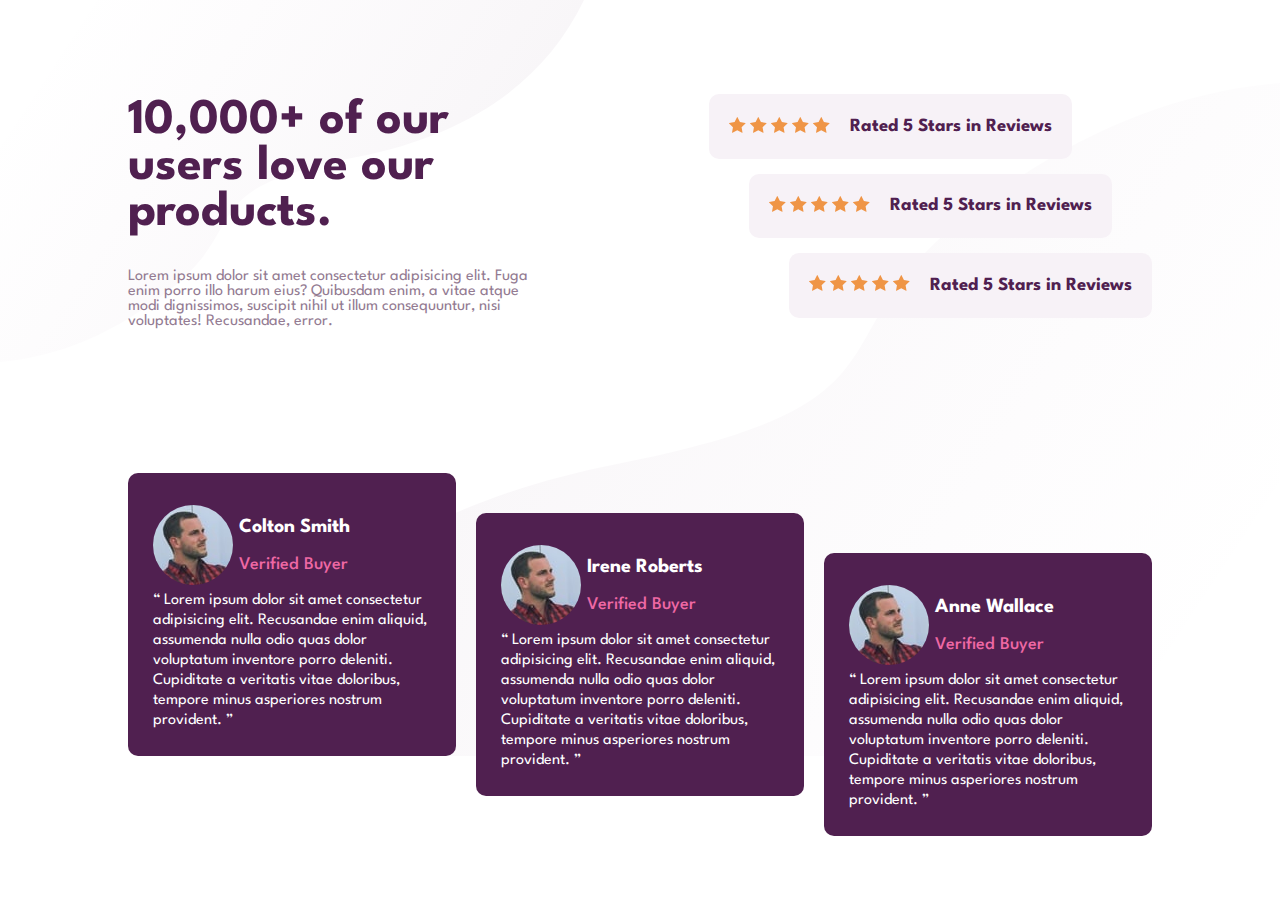
==== Day_1/index.html @ 5bd02584 "Initial commit" ====
<!DOCTYPE html>
<html lang="en">
  <head>
    <meta charset="UTF-8" />
    <meta name="viewport" content="width=device-width, initial-scale=1.0" />
    <link rel="icon" type="image/png" sizes="32x32" href="./images/favicon.png" />

    <title>Review Page</title>
    <link rel="stylesheet" href="style.css" />
  </head>
  <body>
    <section class="head">
      <div class="left">
        <div><h1>10,000+ of our users love our products.</h1></div>
        <div>
          <p>
            Lorem ipsum dolor sit amet consectetur adipisicing elit. Fuga enim
            porro illo harum eius? Quibusdam enim, a vitae atque modi
            dignissimos, suscipit nihil ut illum consequuntur, nisi voluptates!
            Recusandae, error.
          </p>
        </div>
      </div>
      <div class="rating">
        <div class="rate">
          <div class="star">
            <img src="images/icon-star.svg" alt="" />
            <img src="images/icon-star.svg" alt="" />
            <img src="images/icon-star.svg" alt="" />
            <img src="images/icon-star.svg" alt="" />
            <img src="images/icon-star.svg" alt="" />
          </div>
          <div><h3>Rated 5 Stars in Reviews</h3></div>
        </div>
        <div class="rate">
          <div class="star">
            <img src="images/icon-star.svg" alt="" />
            <img src="images/icon-star.svg" alt="" />
            <img src="images/icon-star.svg" alt="" />
            <img src="images/icon-star.svg" alt="" />
            <img src="images/icon-star.svg" alt="" />
          </div>
          <div><h3>Rated 5 Stars in Reviews</h3></div>
        </div>
        <div class="rate">
          <div class="star">
            <img src="images/icon-star.svg" alt="" />
            <img src="images/icon-star.svg" alt="" />
            <img src="images/icon-star.svg" alt="" />
            <img src="images/icon-star.svg" alt="" />
            <img src="images/icon-star.svg" alt="" />
          </div>
          <div><h3>Rated 5 Stars in Reviews</h3></div>
        </div>
      </div>
    </section>

    <section id="reviews">
      <div class="review">
        <div class="detail">
          <img src="images/image-colton.jpg" alt="" />
          <div class="name">
            <h3>Colton Smith</h3>
            <p>Verified Buyer</p>
          </div>
        </div>
        <div class="rev">
          <q>
            Lorem ipsum dolor sit amet consectetur adipisicing elit. Recusandae
            enim aliquid, assumenda nulla odio quas dolor voluptatum inventore
            porro deleniti. Cupiditate a veritatis vitae doloribus, tempore
            minus asperiores nostrum provident.
          </q>
        </div>
      </div>

      <div class="review">
        <div class="detail">
          <img src="images/image-colton.jpg" alt="" />
          <div class="name">
            <h3>Irene Roberts</h3>
            <p>Verified Buyer</p>
          </div>
        </div>
        <div class="rev">
          <q>
            Lorem ipsum dolor sit amet consectetur adipisicing elit. Recusandae
            enim aliquid, assumenda nulla odio quas dolor voluptatum inventore
            porro deleniti. Cupiditate a veritatis vitae doloribus, tempore
            minus asperiores nostrum provident.
          </q>
        </div>
      </div>

      <div class="review">
        <div class="detail">
          <img src="images/image-colton.jpg" alt="" />
          <div class="name">
            <h3>Anne Wallace</h3>
            <p>Verified Buyer</p>
          </div>
        </div>
        <div class="rev">
          <q>
            Lorem ipsum dolor sit amet consectetur adipisicing elit. Recusandae
            enim aliquid, assumenda nulla odio quas dolor voluptatum inventore
            porro deleniti. Cupiditate a veritatis vitae doloribus, tempore
            minus asperiores nostrum provident.
          </q>
        </div>
      </div>
    </section>
  </body>
</html>
---- Day_1/style.css ----
@import url('https://fonts.googleapis.com/css2?family=League+Spartan:wght@400;500;700&display=swap');

*{
    font-family: 'League Spartan', sans-serif;
}
body{
    padding: 0;
    margin: 0;
    width: 100%;
    background-image: url("images/bg-pattern-top-desktop.svg"),url("images/bg-pattern-bottom-desktop.svg");
    background-position:left top, right bottom;
    background-repeat: no-repeat, no-repeat;
}

.head{
    margin: 5% 10% 10% 10%;
    /* margin: 10%; */
    display: flex;
    justify-content: space-between;
    align-items:baseline;
}
.left{
    flex-basis: 40%;
}
.left h1{
    font-weight: 700;
    color: hsl(300, 43%, 22%);
    font-size: 50px;
}
.left p{
    color: hsl(303, 10%, 53%);
    font-weight: 400;
    font-size: 16px;
}
.rate{
    background-color: hsl(300, 24%, 96%);
    padding: 5px 20px;
    color: hsl(300, 43%, 22%);
    border-radius: 10px;
    display: flex;
    align-items: center;
    margin-top: 15px;
    position: relative;
}
.rate:nth-child(1){
    right: 80px;
}
.rate:nth-child(2){
    right: 40px;
}
.star{
    margin-right: 20px;
}

#reviews{
    display: flex;
    margin: 0 10%;
}
.review{
    background-color: hsl(300, 43%, 22%);
    color: white;
    padding: 25px;
    border-radius: 10px;
    margin-right: 20px;
    position: relative;

}
.review:nth-child(2){
    top:40px;
}
.review:nth-child(3){
    top:80px;
    margin-right: 0;
}
.detail{
    display: flex;
    align-items: center;
}
.detail img{
    border-radius: 50%;
    margin-right: 2%;
}

.name h3{
    font-size: 20px;
}
.name p{
    font-size: 18px;
    font-weight: 500;
    color: hsl(333, 80%, 67%);
}
.rev q{
    font-weight: 400;
    line-height: 20px;
}

@media screen and (max-width: 899px) {
    .head{
        flex-direction: column;
        align-items: center;
    }
    .left{
        text-align: center;
    }
    .rate{
        position: static;
    }
    #reviews{
        flex-direction: column;
    }
    .review{
        margin-right: 0;
    }
    .review:nth-child(3){
        margin-bottom: 100px;
    }
}

@media screen and (max-width:450px) {
    body{
        background-image: url(images/bg-pattern-top-mobile.svg), url(images/bg-pattern-bottom-mobile.svg);
    }
    .head{
        align-items: normal;
    }
    .rate{
        flex-direction: column;
        width: 100%;
        margin-left: 0;
        padding: 5px 0;
    }
    .rating{
        margin-left: 0;
    }
    .star{
        margin-right: 0;
        padding-top: 10px;
    }
    #reviews{
        margin: 0 5%;
    }
    .review{
        margin-right: 0;
    }
    .review:nth-child(3){
        margin-right: 0;
    }
}
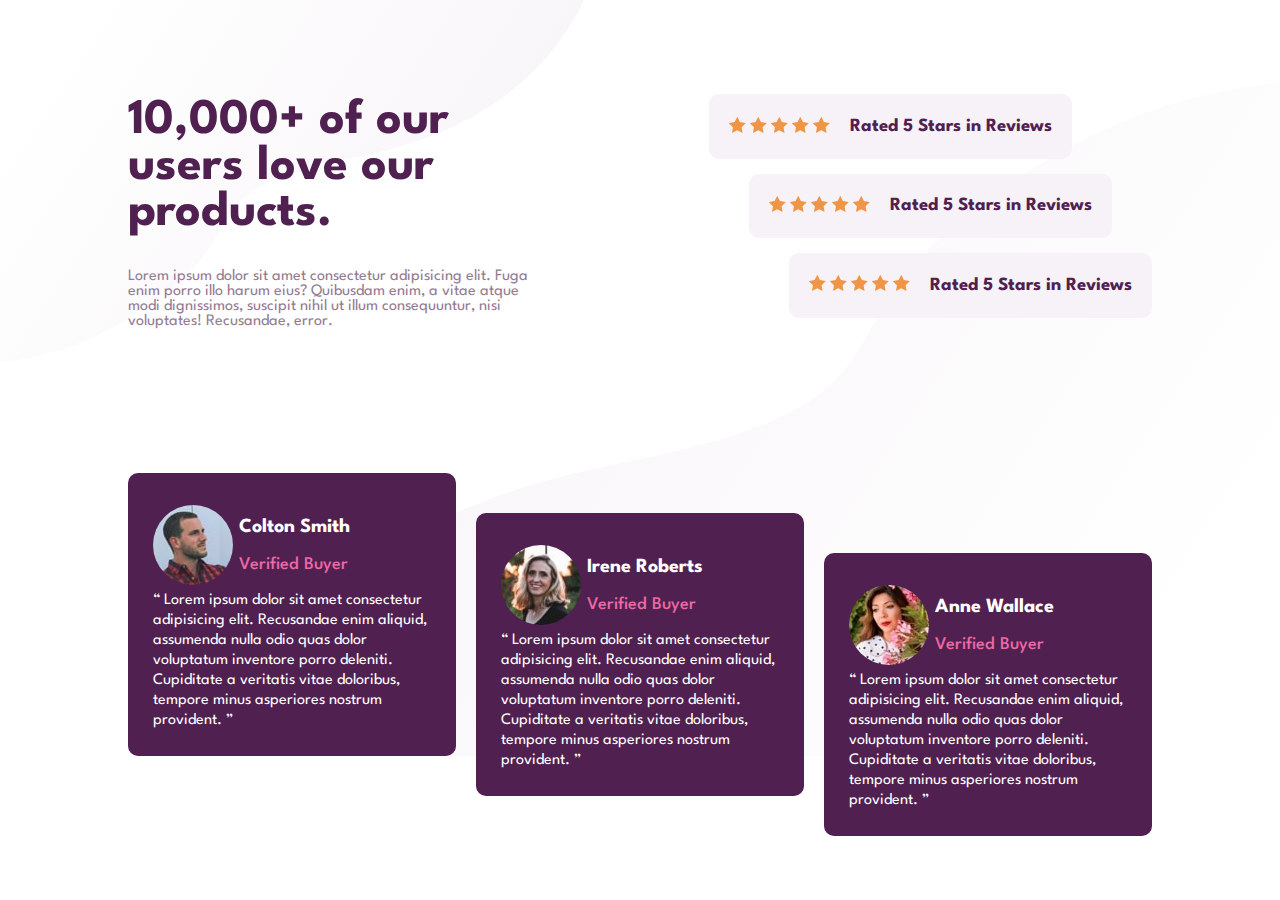
==== commit 9419672e: "Changed pics" ====
--- a/Day_1/index.html
+++ b/Day_1/index.html
@@ -76,7 +76,7 @@
 
       <div class="review">
         <div class="detail">
-          <img src="images/image-colton.jpg" alt="" />
+          <img src="images/image-irene.jpg" alt="" />
           <div class="name">
             <h3>Irene Roberts</h3>
             <p>Verified Buyer</p>
@@ -94,7 +94,7 @@
 
       <div class="review">
         <div class="detail">
-          <img src="images/image-colton.jpg" alt="" />
+          <img src="images/image-anne.jpg" alt="" />
           <div class="name">
             <h3>Anne Wallace</h3>
             <p>Verified Buyer</p>
